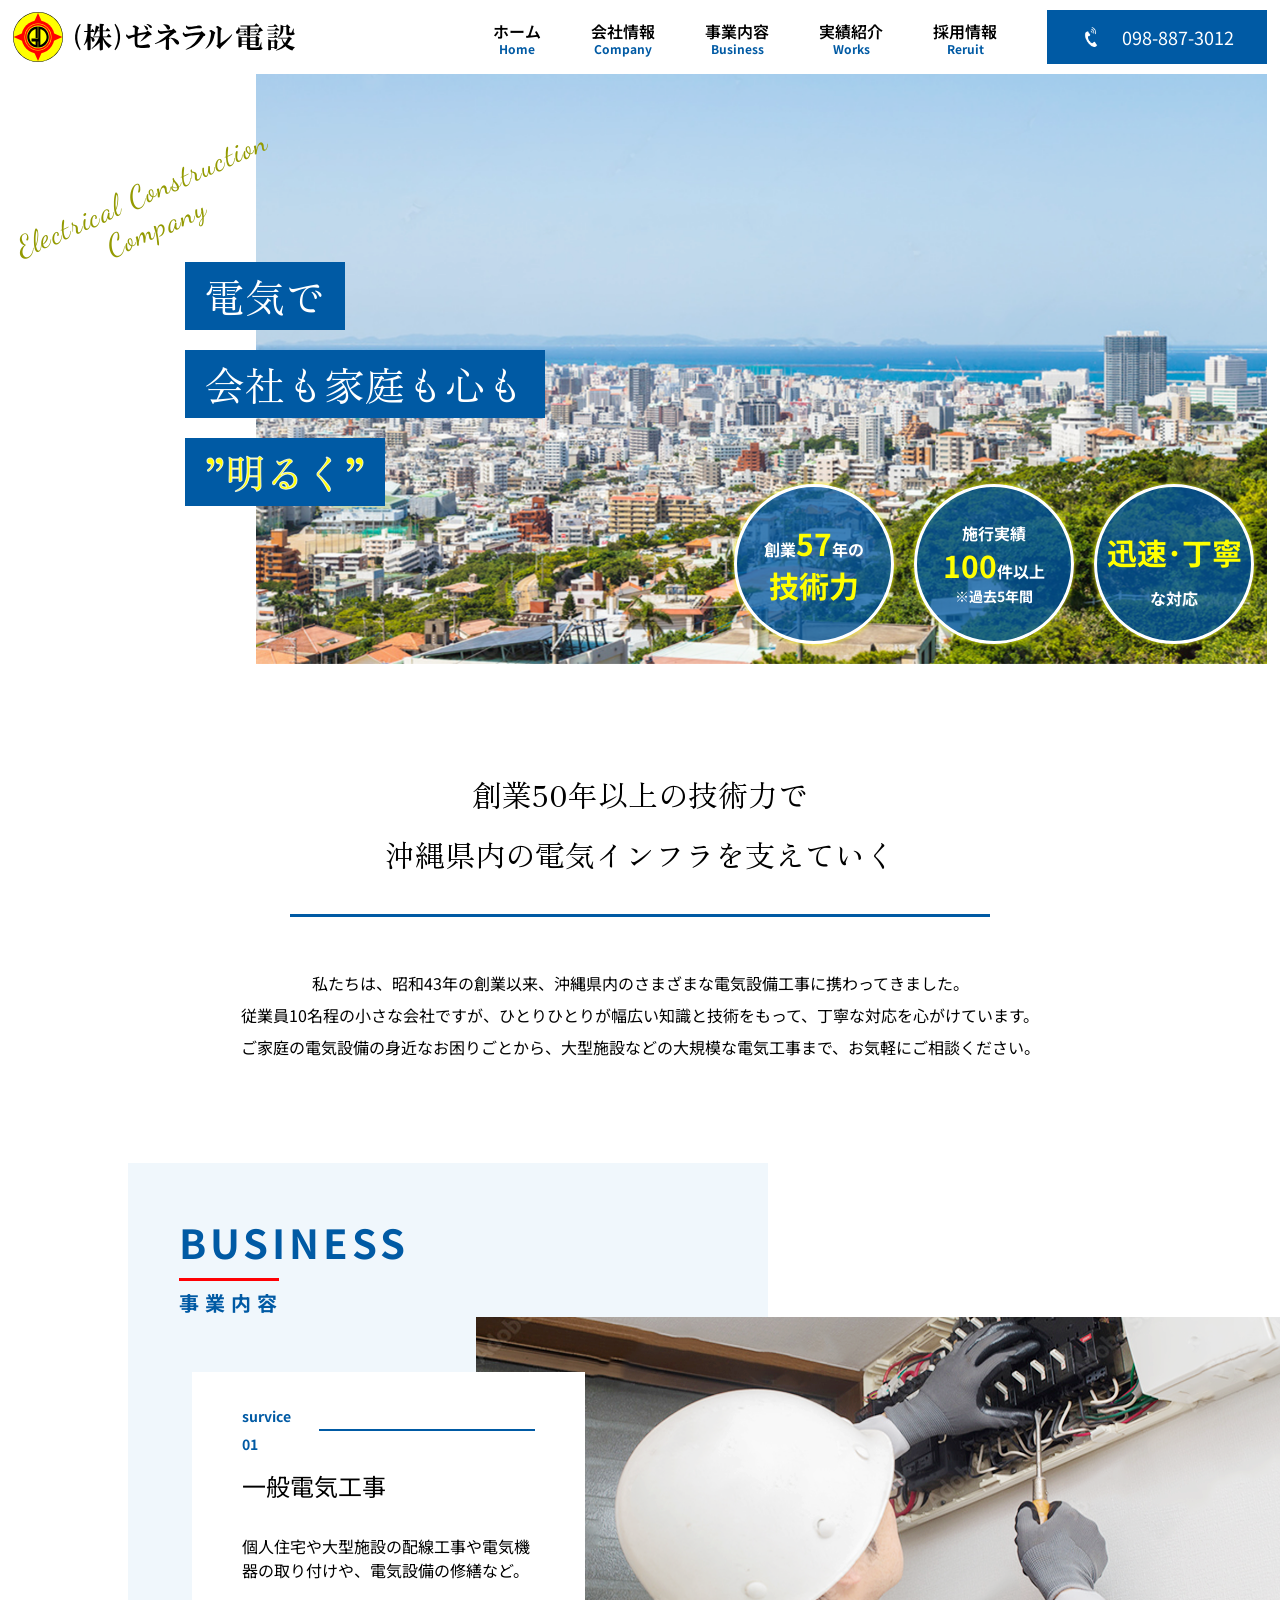
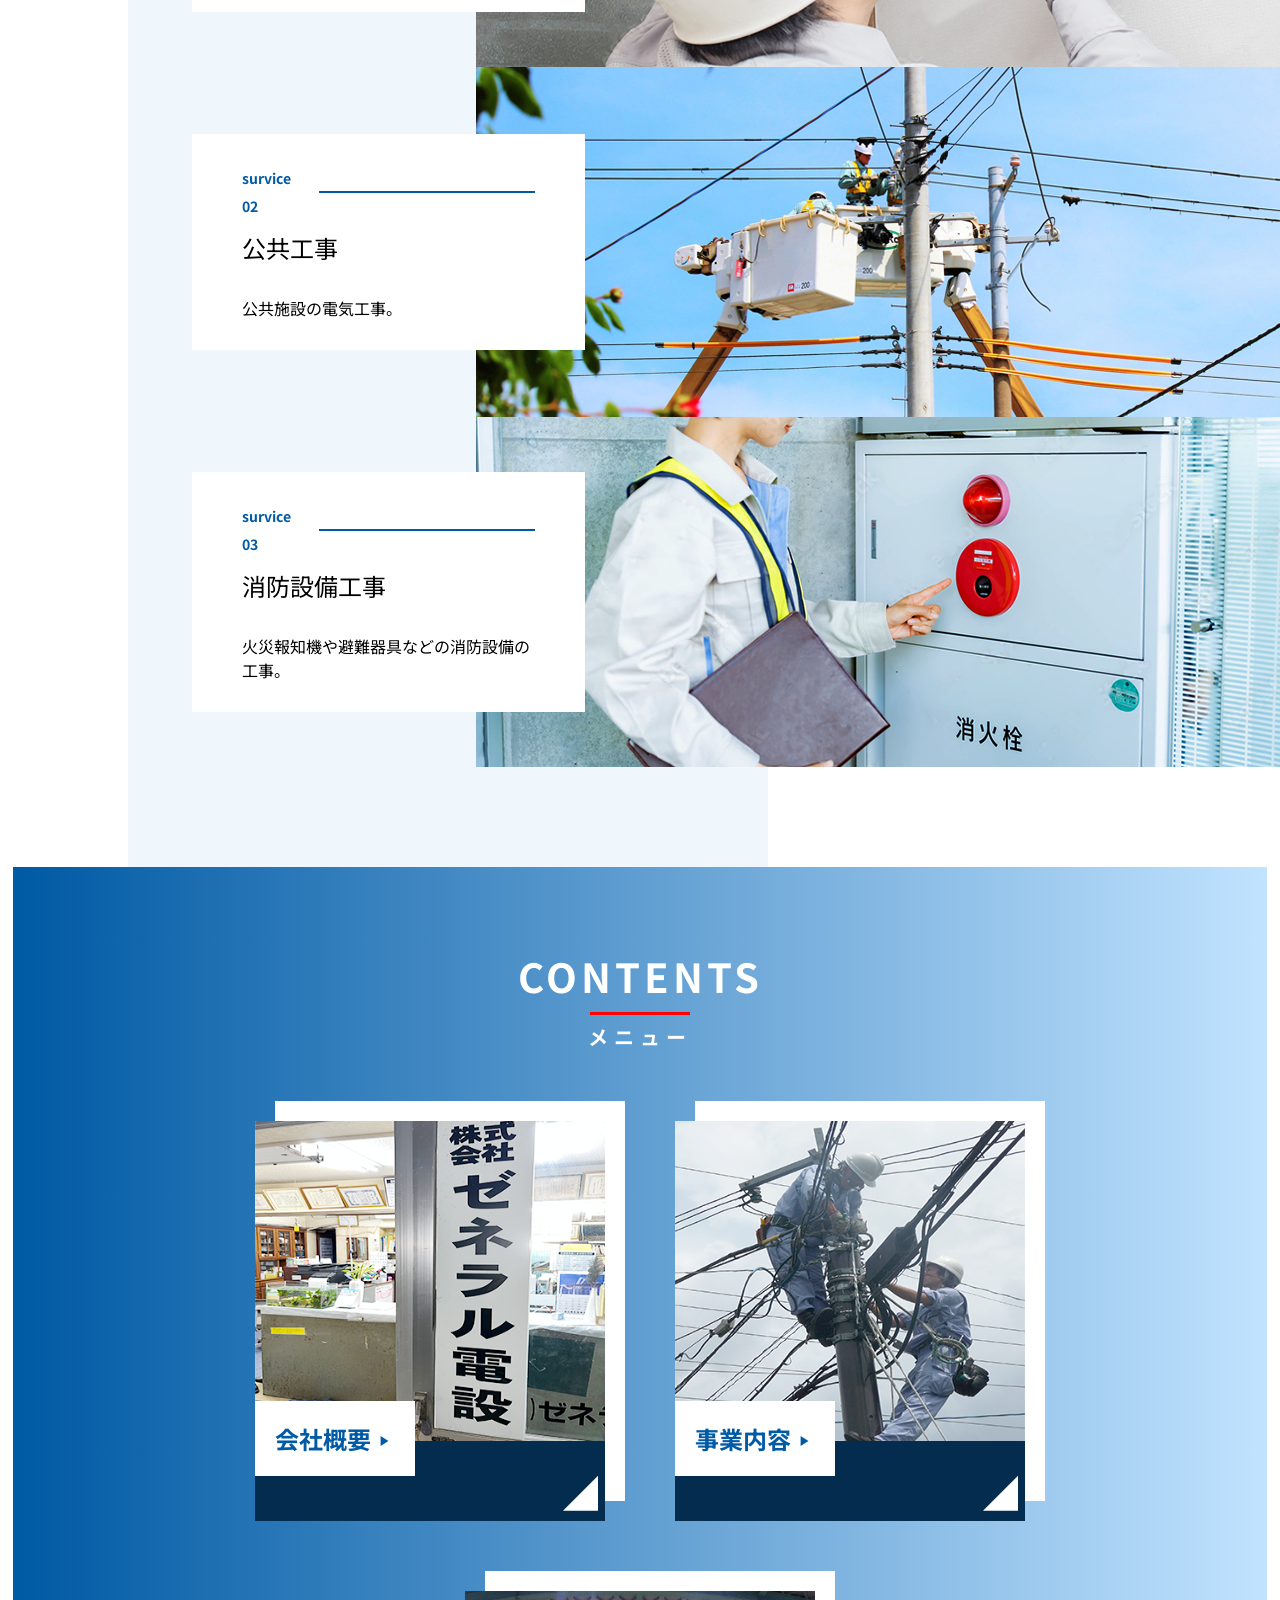
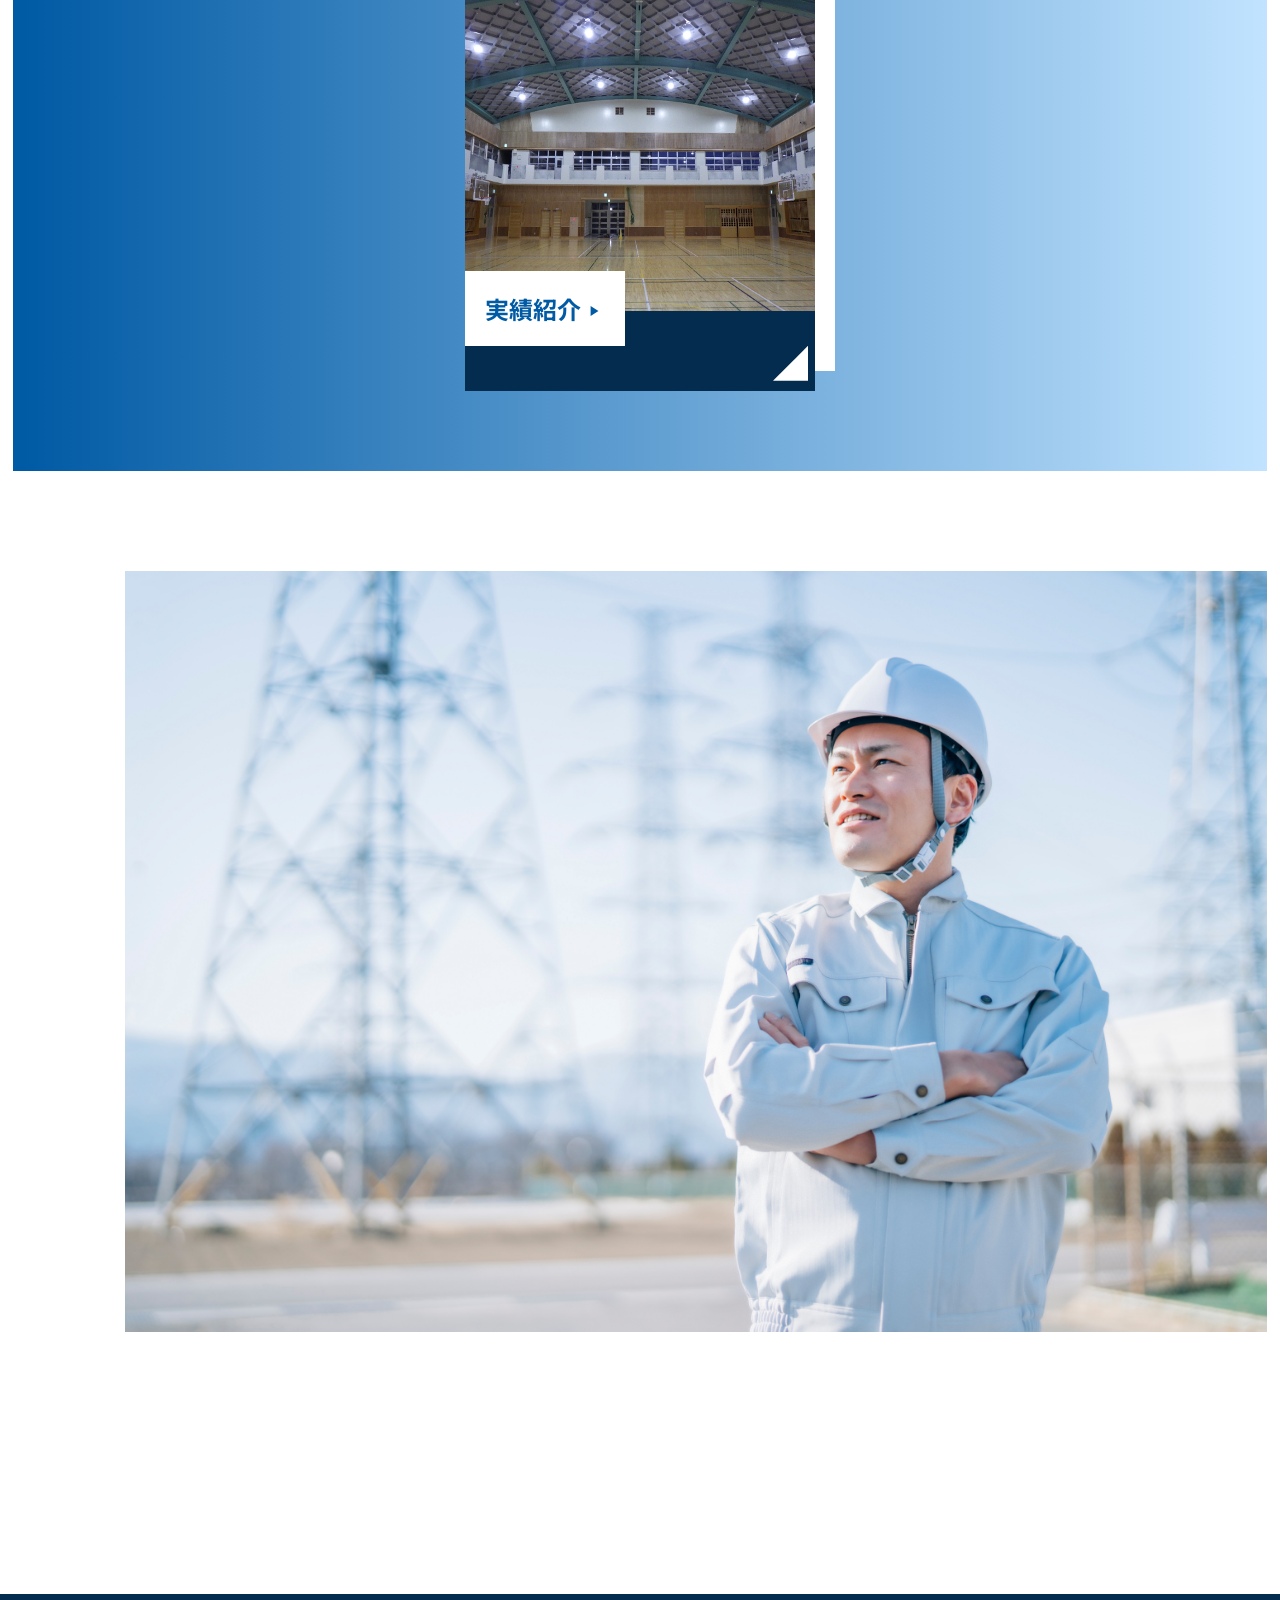
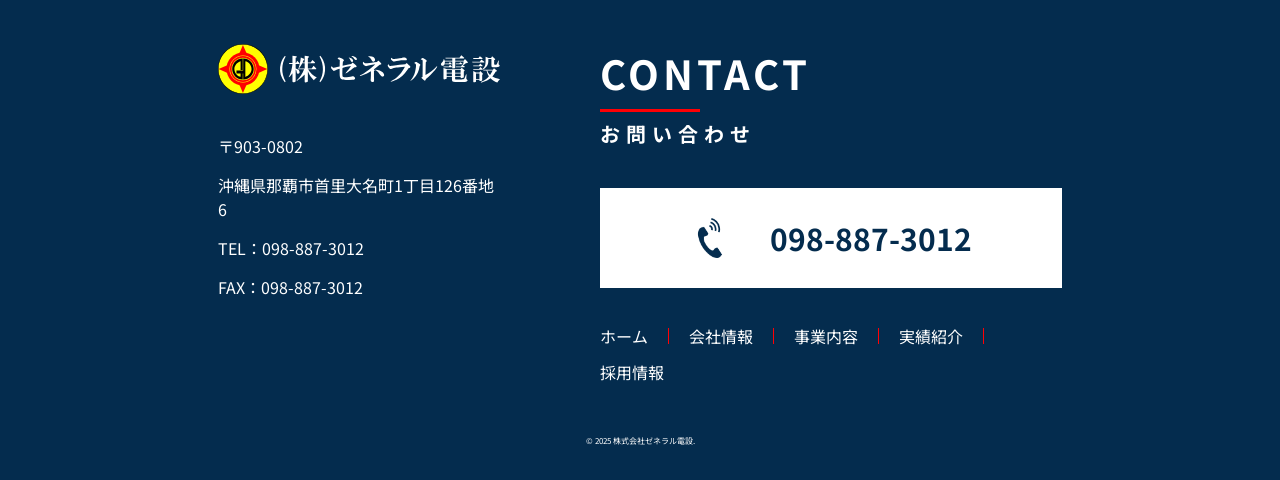
==== index.html @ 1d8cf319 "Add files via upload" ====
<!DOCTYPE html>
<html lang="ja">
<head>
    <meta charset="UTF-8">
    <meta name="viewport" content="width=device-width, initial-scale=1.0">
    <meta name="description" content="沖縄県那覇市首里にある電気工事会社です。一般電気工事、公共工事、消防設備工事など幅広く対応しています。">
    <!-- ogp -->
    <title>（株）ゼネラル電設</title>

    <!-- web font -->
    <link rel="preconnect" href="https://fonts.googleapis.com">
    <link rel="preconnect" href="https://fonts.gstatic.com" crossorigin>
    <link href="https://fonts.googleapis.com/css2?family=Dancing+Script:wght@400..700&family=EB+Garamond:ital,wght@0,400..800;1,400..800&family=Noto+Sans+JP:wght@100..900&family=Zen+Old+Mincho:wght@400;500;600;700;900&display=swap" rel="stylesheet">
    <!-- css -->
    <link rel="stylesheet" href="assets/css/destyle.css">
    <link rel="stylesheet" href="assets/css/style.css">



</head>
<body>
    <div id="container" class="container">
        <header class="header">
            <a href="#"><img class="logo header__logo" src="assets/images/logo__black.svg" alt=""></a>
            <div class="header__right">
                <nav class="nav">
                    <div class="menu__header">
                        <a href="#"><img class="logo nav__logo" src="assets/images/logo__white.svg" alt=""></a>
                        <img class="btn__close" src="assets/images/menu__btn__close.png" alt="">
                    </div>
                    <ul class="nav__list">
                        <li class="nav__item"><a href="#">ホーム<span>Home</span></a></li>
                        <li class="nav__item"><a href="company.html">会社情報<span>Company</span></a></li>
                        <li class="nav__item"><a href="business.html">事業内容<span>Business</span></a></li>
                        <li class="nav__item"><a href="works.html">実績紹介<span>Works</span></a></li>
                        <li class="nav__item"><a href="recruit.html">採用情報<span>Reruit</span></a></li>
                    </ul>
                </nav>
                <!-- openbtn -->
                <img class="btn__open" src="assets/images/menu__btn__open.png" alt="">
                <div class="tel header__tel">
                    <a class="tel__btn" href="tel:098-887-3012">098-887-3012</a>
                </div>
            </div>
        </header>
        <main class="main">
            <article class="article">
                <header class="article__header">
                    <div class="mainVisual">
                        <img class="img mainImg__pc" src="assets/images/main__img__pc.png" alt="">
                        <h1 class="main__title float">
                            <span>電気で</span>
                            <span>会社も家庭も心も</span>
                            <span>”明るく”</span>
                        </h1>
                        <p class="main__subtxt float">Electrical Construction<br>Company</p>
                        <ul class="main__list float">
                            <li class="main__item">創業<span>57</span>年の<br><span>技術力</span></li>
                            <li class="main__item">施行実績<br><span>100</span>件以上<br><div class="remarks">※過去5年間</div></li>
                            <li class="main__item"><span>迅速･丁寧</span><br>な対応</li>
                        </ul>
                    </div>          
                    <div class="lead">
                        <h2 class="lead__title">創業50年以上の技術力で<br>沖縄県内の電気インフラを支えていく</h2>
                        <p class="lead__txt">私たちは、昭和43年の創業以来、沖縄県内のさまざまな電気設備工事に携わってきました。<br>従業員10名程の小さな会社ですが、ひとりひとりが幅広い知識と技術をもって、丁寧な対応を心がけています。<br>ご家庭の電気設備の身近なお困りごとから、大型施設などの大規模な電気工事まで、お気軽にご相談ください。</p>
                    </div>
                </header>
                <section id="business" class="business">
                    <div class="business__container">
                        <h3 class="topic topic--business">BUSINESS<span>事業内容</span></h3>
                        <ul class="business__list">
                            <li class="business__item fadeIn">
                                <a class="business__txtGroup business__txtGroup__01" href="#">
                                    <p class="business__number number__01">survice 01</p>
                                    <p class="business__title">一般電気工事</p>
                                    <p class="business__txt">個人住宅や大型施設の配線工事や電気機器の取り付けや、電気設備の修繕など。</p>
                                </a>
                                <div class="imgBox">
                                    <a href="business.html#business__01"><img class="img business__img business__img__01" src="assets/images/business__img__01.png" alt="一般電気工事"></a>
                                </div>
                            </li>
                            <li class="business__item fadeIn">
                                <a class="business__txtGroup business__txtGroup__02" href="#">
                                    <p class="business__number number__02">survice 02</p>
                                    <p class="business__title">公共工事</p>
                                    <p class="business__txt">公共施設の電気工事。</p>
                                </a>
                                <div class="imgBox">
                                    <a href="business.html#business__02"><img class="img business__img business__img__02" src="assets/images/business__img__02.png" alt="公共工事"></a>
                                </div>
                            </li>
                            <li class="business__item fadeIn">
                                <a class="business__txtGroup business__txtGroup__03" href="#">
                                    <p class="business__number number__03">survice 03</p>
                                    <p class="business__title">消防設備工事</p>
                                    <p class="business__txt">火災報知機や避難器具などの消防設備の工事。</p>
                                </a>
                                <div class="imgBox">
                                    <a href="business.html#business__03"><img class="img business__img business__img__03" src="assets/images/business__img__03.png" alt="一般電気工事"></a>
                                </div>
                            </li>
                        </ul>
                    </div>
                </section>
                <section id="contents" class="contents">
                    <h3 class="topic topic--contents fadeIn">CONTENTS<span>メニュー</span></h3>
                    <ul class="contents__list fadeIn">
                        <li class="contents__item">
                            <a href="会社概要"><img class="img contents__img" src="assets/images/menu__img__01.png" alt="会社概要"></a>
                            <div class="item__bottom">
                                <a href="company.html" class="contents__btn">会社概要</a>
                            </div>
                        </li>
                        <li class="contents__item">
                            <a href="事業内容"><img class="img contents__img" src="assets/images/menu__img__02.png" alt="事業内容"></a>
                            <div class="item__bottom">
                                <a href="business.html" class="contents__btn">事業内容</a>
                            </div>
                        </li>
                        <li class="contents__item">
                            <a href="実績紹介"><img class="img contents__img" src="assets/images/menu__img__03.JPG" alt="実績紹介"></a>
                            <div class="item__bottom">
                                <a href="works.html" class="contents__btn">実績紹介</a>
                            </div>
                        </li>
                    </ul>
                </section>
                <section id="recruit" class="recruit">
                    <img class="img recruit__img__pc" src="assets/images/recruit__img__pc.jpeg" alt="リクルートイメージ画像">
                    <img class="img recruit__img__sp" src="assets/images/recruit__img__sp.png" alt="リクルートイメージ画像">
                    <div class="recruit__content fadeIn">
                        <h3 class="topic topic--recruit">RECRUIT<span>採用情報</span></h3>
                        <div class="recruit__txtGroup">
                            <p class="recruit__lead">一緒に働く仲間を募集しています！</p>
                            <p class="recruit__txt">ゼネラル電設では電気工事士を募集しています。<br>未経験の方でも、先輩従業員が丁寧に指導サポートいたします。<br>ご応募・求人に関する質問など、ぜひお気軽にご連絡ください。</p>
                        </div>
                        <a class="recruit__btn" href="recruit.html">採用情報を見る</a>
                    </div>
                </section>
            </article>
        </main>
        <footer class="footer">
            <div class="footer__group">
                <div class="information">
                    <a href="#"><img class="logo footer__logo" src="assets/images/logo__white.svg" alt=""></a>
                    <ul class="information__list">
                        <li class="information__item">〒903-0802</li>
                        <li class="information__item">沖縄県那覇市首里大名町1丁目126番地6</li>
                        <li class="information__item">TEL：098-887-3012</li>
                        <li class="information__item">FAX：098-887-3012</li>
                    </ul>
                </div>
                <div class="contact">
                    <h3 class="topic topic--contact">CONTACT<span>お問い合わせ</span></h3>
                    <div class="tel footer__tel">
                        <a class="tel__btn" href="tel:098-887-3012">098-887-3012</a>
                    </div>
                    <nav>
                        <ul class="footer__nav">
                            <li class="footer__navItem"><a href="#">ホーム</a></li>
                            <li class="footer__navItem"><a href="company.html">会社情報</a></li>
                            <li class="footer__navItem"><a href="business.html">事業内容</a></li>
                            <li class="footer__navItem"><a href="works.html">実績紹介</a></li>
                            <li class="footer__navItem"><a href="recruit.html">採用情報</a></li>
                        </ul>
                     </nav>
                </div>
            </div>
           <p class="copy"><small>&copy; 2025 株式会社ゼネラル電設.</small></p>
        </footer>
    </div>
    <!-- js -->
     <script src="https://code.jquery.com/jquery-3.7.1.js" integrity="sha256-eKhayi8LEQwp4NKxN+CfCh+3qOVUtJn3QNZ0TciWLP4=" crossorigin="anonymous"></script>
    <script src="assets/js/main.js"></script>
</body>
</html>
---- assets/css/destyle.css ----
/*! destyle.css v4.0.1 | MIT License | https://github.com/nicolas-cusan/destyle.css */

/* Reset box-model and set borders */
/* ============================================ */

*,
::before,
::after {
  box-sizing: border-box;
  border-style: solid;
  border-width: 0;
  min-width: 0;
}

/* Document */
/* ============================================ */

/**
 * 1. Correct the line height in all browsers.
 * 2. Prevent adjustments of font size after orientation changes in iOS.
 * 3. Remove gray overlay on links for iOS.
 */

html {
  line-height: 1.15; /* 1 */
  -webkit-text-size-adjust: 100%; /* 2 */
  -webkit-tap-highlight-color: transparent; /* 3*/
}

/* Sections */
/* ============================================ */

/**
 * Remove the margin in all browsers.
 */

body {
  margin: 0;
}

/**
 * Render the `main` element consistently in IE.
 */

main {
  display: block;
}

/* Vertical rhythm */
/* ============================================ */

p,
table,
blockquote,
address,
pre,
iframe,
form,
figure,
dl {
  margin: 0;
}

/* Headings */
/* ============================================ */

h1,
h2,
h3,
h4,
h5,
h6 {
  font-size: inherit;
  font-weight: inherit;
  margin: 0;
}

/* Lists (enumeration) */
/* ============================================ */

ul,
ol {
  margin: 0;
  padding: 0;
  list-style: none;
}

/* Lists (definition) */
/* ============================================ */

dt {
  font-weight: bold;
}

dd {
  margin-left: 0;
}

/* Grouping content */
/* ============================================ */

/**
 * 1. Add the correct box sizing in Firefox.
 * 2. Show the overflow in Edge and IE.
 */

hr {
  box-sizing: content-box; /* 1 */
  height: 0; /* 1 */
  overflow: visible; /* 2 */
  border-top-width: 1px;
  margin: 0;
  clear: both;
  color: inherit;
}

/**
 * 1. Correct the inheritance and scaling of font size in all browsers.
 * 2. Correct the odd `em` font sizing in all browsers.
 */

pre {
  font-family: monospace, monospace; /* 1 */
  font-size: inherit; /* 2 */
}

address {
  font-style: inherit;
}

/* Text-level semantics */
/* ============================================ */

/**
 * Remove the gray background on active links in IE 10.
 */

a {
  background-color: transparent;
  text-decoration: none;
  color: inherit;
}

/**
 * 1. Remove the bottom border in Chrome 57-
 * 2. Add the correct text decoration in Chrome, Edge, IE, Opera, and Safari.
 */

abbr[title] {
  text-decoration: underline dotted; /* 2 */
}

/**
 * Add the correct font weight in Chrome, Edge, and Safari.
 */

b,
strong {
  font-weight: bolder;
}

/**
 * 1. Correct the inheritance and scaling of font size in all browsers.
 * 2. Correct the odd `em` font sizing in all browsers.
 */

code,
kbd,
samp {
  font-family: monospace, monospace; /* 1 */
  font-size: inherit; /* 2 */
}

/**
 * Add the correct font size in all browsers.
 */

small {
  font-size: 80%;
}

/**
 * Prevent `sub` and `sup` elements from affecting the line height in
 * all browsers.
 */

sub,
sup {
  font-size: 75%;
  line-height: 0;
  position: relative;
  vertical-align: baseline;
}

sub {
  bottom: -0.25em;
}

sup {
  top: -0.5em;
}

/* Replaced content */
/* ============================================ */

/**
 * Prevent vertical alignment issues.
 */

svg,
img,
embed,
object,
iframe {
  vertical-align: bottom;
}

/* Forms */
/* ============================================ */

/**
 * Reset form fields to make them styleable.
 * 1. Make form elements stylable across systems iOS especially.
 * 2. Inherit text-transform from parent.
 */

button,
input,
optgroup,
select,
textarea {
  -webkit-appearance: none; /* 1 */
  appearance: none;
  vertical-align: middle;
  color: inherit;
  font: inherit;
  background: transparent;
  padding: 0;
  margin: 0;
  border-radius: 0;
  text-align: inherit;
  text-transform: inherit; /* 2 */
}

/**
 * Correct cursors for clickable elements.
 */

button,
[type="button"],
[type="reset"],
[type="submit"] {
  cursor: pointer;
}

button:disabled,
[type="button"]:disabled,
[type="reset"]:disabled,
[type="submit"]:disabled {
  cursor: default;
}

/**
 * Improve outlines for Firefox and unify style with input elements & buttons.
 */

:-moz-focusring {
  outline: auto;
}

select:disabled {
  opacity: inherit;
}

/**
 * Remove padding
 */

option {
  padding: 0;
}

/**
 * Reset to invisible
 */

fieldset {
  margin: 0;
  padding: 0;
  min-width: 0;
}

legend {
  padding: 0;
}

/**
 * Add the correct vertical alignment in Chrome, Firefox, and Opera.
 */

progress {
  vertical-align: baseline;
}

/**
 * Remove the default vertical scrollbar in IE 10+.
 */

textarea {
  overflow: auto;
}

/**
 * Correct the cursor style of increment and decrement buttons in Chrome.
 */

[type="number"]::-webkit-inner-spin-button,
[type="number"]::-webkit-outer-spin-button {
  height: auto;
}

/**
 * Correct the outline style in Safari.
 */

[type="search"] {
  outline-offset: -2px; /* 1 */
}

/**
 * Remove the inner padding in Chrome and Safari on macOS.
 */

[type="search"]::-webkit-search-decoration {
  -webkit-appearance: none;
}

/**
 * 1. Correct the inability to style clickable types in iOS and Safari.
 * 2. Fix font inheritance.
 */

::-webkit-file-upload-button {
  -webkit-appearance: button; /* 1 */
  font: inherit; /* 2 */
}

/**
 * Fix appearance for Firefox
 */
[type="number"] {
  -moz-appearance: textfield;
}

/**
 * Clickable labels
 */

label[for] {
  cursor: pointer;
}

/* Interactive */
/* ============================================ */

/*
 * Add the correct display in Edge, IE 10+, and Firefox.
 */

details {
  display: block;
}

/*
 * Add the correct display in all browsers.
 */

summary {
  display: list-item;
}

/*
 * Remove outline for editable content.
 */

[contenteditable]:focus {
  outline: auto;
}

/* Tables */
/* ============================================ */

/**
1. Correct table border color inheritance in all Chrome and Safari.
*/

table {
  border-color: inherit; /* 1 */
  border-collapse: collapse;
}

caption {
  text-align: left;
}

td,
th {
  vertical-align: top;
  padding: 0;
}

th {
  text-align: left;
  font-weight: bold;
}
---- assets/css/style.css ----
@charset "UTF-8";
/*==========================
common
==========================*/
:root {
    --primary-blue:#005AA4;
    --primary-lightBlue:#F0F7FC;
    --primary-darkBlue:#042C4E;
    --primary-white:#FFFFFF;
    --primary-black:#000000;
    --primary-red:#FF0004;
    --primary-yellow:#FF0;
}

html {
    font-size: 62.5%;
}

body {
    font-family:
        'Noto Sans JP',
        sans-serif;
    font-style: normal;
    color: var(--primary-black);
    line-height: 2;
}

img {
    width: 100%;
    overflow: hidden;
}

.container {
    background-color: var(--primary-white);
} 

.topic {
    color: var(--primary-blue);
    text-align: left;
    font-size: 4.0rem;
    font-weight: 700;
    line-height: normal;
    letter-spacing: 4px;
}

.topic span::before {
    content: '';
    display: block;
    width: 100px;
    height: 3px;
    margin: 7px 0;
    background-color: #FF0004;
}

.topic span {
    display: block;
    font-size: 2.0rem;
    letter-spacing: 6px;
}

.tel {
    cursor: pointer;
}

/* common pc */
@media screen and (width<769px) {
    .topic {
        font-size: 2.5rem;
    }

    .topic span::before {
        width: 70px;
    }

    .topic span {
        font-size: 1.4rem;
    }
}


/*==========================
header
==========================*/
.header {
    display: flex;
    justify-content: space-between;
    padding: 10px 1%;
    align-items: center;
}

.logo {
    max-height: 50px;
}

.header__right {
    display: flex;
    justify-content: center;
    align-items: center;
    gap: 50px;
}

.nav__logo {
    display: none;
}

.nav__list {
    display: flex;
    justify-content: center;
    align-items: center;
    gap: 50px;
}

.nav__item {
    color: #000;
    font-size: 1.6rem;
    font-weight: 600;
    line-height: 1.5;
    text-align: center;
    position: relative;
}

.nav__item span {
    display: block;
    color: var(--primary-blue);
    font-size: 1.2rem;
    font-weight: 700;
    line-height: 1;
}

.nav__item::after {
    content: '';
    position: absolute;
    bottom: -4px;
    left: 10%;
    width: 80%;
    height: 2px;
    background: var(--primary-blue);
    transition: all 0.6s;
    transform:  scale(0,1);
    transform-origin: center top;
}

.nav__item:hover::after {
    transform: scale(1,1);
}

.header__tel::before {
    content: '';
    display: block;
    background-image: url(..//images/tel__icon__white.png);
    background-position: center;
    background-size: contain;
    background-repeat: no-repeat;
    width: 21px;
    height: 20px;
    transition: 0.6s;
}

.header__tel {
    display: flex;
    color: var(--primary-white);
    font-size: 1.8rem;
    font-weight: 400;
    line-height: normal;
    background-color: var(--primary-blue);
    border: 1px solid var(--primary-blue);
    min-width: 220px;
    height: 54px;
    align-items: center;
    justify-content: center;
    gap: 20px;
    transition: 0.6s;
}

.header__tel:hover {
    color: var(--primary-blue);
    background-color: var(--primary-white);
}

.header__tel:hover:before {
    background-image: url(..//images/tel__icon__blue.png)
}

.btn__open {
    display: none;
}

.btn__close {
    display: none;
}

/* header sp */

@media screen and (width<1100px) {
    .nav {
        background-color: var(--primary-blue);
        width: 100%;
        height: 100vh;
        position: absolute;
        top: 0;
        left: 0;
        z-index: 1000;
        transform: translateX(-100%);
        transition: 0.6s;
    }

    .open {
        transform: translateX(0);
    }

    .header {
        padding: 0;
    }

    .menu__header {
        display: flex;
        justify-content: space-between;
        align-items: center;
    }

    .nav__logo {
        display: block;
        height: 35px;
        margin: 12px 0 12px 5%;
    }

    .nav__list {
        display: block;
        margin-top: 100px;
    }

    .nav__item,
    .nav__item span {
        color: var(--primary-white);
    }

    .nav__item {
        margin-top: 35px;
    }

    .btn__open {
        display: block;
        max-width: 60px;
    }

    .btn__close {
        display: block;
        max-width: 60px;
    }

    .header__tel {
        display: none;
    }
}
@media screen and (width<769px) {
    .header__logo {
            height: 35px;
            margin: 12px 0 12px 5%;
        }
}


/*==========================
article header
==========================*/
.mainVisual {
    margin: 0 1% 0 20%;
    position: relative;
}

.mainImg__sp {
    display: none;
}

.main__title {
    color: var(--primary-white);
    font-family: "Zen Old Mincho";
    font-size: 4.0rem;
    line-height: normal;
    position: absolute;
    top: 168px;
    left: -7%;
    min-width: 200px;
}

.main__title span {
    display: block;
    background-color: var(--primary-blue);
    width: fit-content;
    padding: 5px 20px;
    margin-top: 20px;
}

.main__title span:nth-child(3) {
    color: #FF0;
    -webkit-text-stroke-width: 1px;
    -webkit-text-stroke-color: rgba(255, 255, 255, 0.80);
}

.main__subtxt {
    color: #939A00;
    text-align: center;
    font-family: "Dancing Script";
    font-size: 3.0rem;
    line-height: normal;
    letter-spacing: 1.5px;
    position: absolute;
    top: 17%;
    left: -24%;
    transform: rotate(-24deg);
}

.main__list {
    display: flex;
    justify-content: center;
    position: absolute;
    bottom: 20px;
    right: 1.3%;
    gap: 20px;
}

/* アニメーション */
.main__title,
.main__subtxt{
    transition: 1.5s;
    opacity: 0;
}

.main__list {
    transition: 3s;
    opacity: 0;
}

.active {
    opacity: 1
}

.main__item {
    color: var(--primary-white);
    text-align: center;
    font-size: 1.6rem;
    font-weight: 700;
    line-height: 1.4;
    width: 160px;
    height: 160px;
    border-radius: 327px;
    border: 3px solid #FFF;
    background: rgba(0, 90, 164, 0.75);
    box-shadow: 0px 0px 5px 0px #FF0;
    padding: 35px 0;
}

.main__item:last-of-type {
    line-height: 2;
}

.main__item span {
    color: #FF0;
    font-size: 3.0rem;
}

.remarks {
    color: var(--primary-white);
    font-size: 1.4rem;
    line-height: 1.5;
}

.lead {
    margin: 100px auto;
}

.lead__title {
    color: var(--primary-black);
    font-family: "Zen Old Mincho";
    font-size: 3.0rem;
    max-width:  700px;
    text-align: center;
    margin: 0 auto;
}

.lead__title::after {
    content: '';
    display: block;
    background-color: var(--primary-blue);
    width: 100%;
    height: 3px;
    margin: 30px auto 0;
}

.lead__txt {
    color: var(--primary-black);
    text-align: center;
    font-size: 1.6rem;
    margin: 50px auto 0;
    max-width: 900px;
}

/* article header */
@media screen and (width < 500px) {
    .main__title {
        font-size: 2.0rem;
        position: absolute;
        top: 50px;
        left: 50%;
        transform: translateX(-50%);
    }

    .main__title span {
        display: block;
        background-color: var(--primary-blue);
        width: fit-content;
        padding: 5px 20px;
        margin: 10px auto;
    }

    .main__subtxt {
        font-size: 1.4rem;
        position: absolute;
        top: 10%;
        left: 5%;
        transform: rotate(-24deg);
    }

    .main__list {
        position: absolute;
        bottom: -50px;
        right: 50%;
        transform: translateX(50%);
        gap: 20px;
    }

    .main__item {
        font-size: 1.4rem;
        width: 100px;
        height: 100px;
        padding: 19px 0;
    }

    .main__item span {
        font-size: 1.8rem;
    }

    .remarks {
        font-size: 1.0rem;
    }
}

@media screen and (width<769px) {
    .mainVisual {
        margin: 0;
    }

    .mainImg__pc {
        height: 435px;
        object-fit: cover;
    }

    .lead {
        padding: 0 4%;
    }

    .lead__title {
        font-size: 2.0rem;
    }

    .lead__txt {
        font-size: 1.4rem;
        margin: 30px auto 0;
    }

    .lead__title::after {
        margin: 10px auto 0;
    }
}

@media screen and (500px< width <1100px) {
    .mainVisual {
        margin: 0;
    }

    .mainImg__pc {
        object-fit: cover;
        min-height: 500px   ;
    }

    .main__title {
        position: absolute;
        top: 50px;
        left: 50%;
        transform: translateX(-50%);
        width: fit-content;
    }

    .main__title span {
        display: block;
        width: fit-content;
        margin: 10px auto;
    }

    .main__subtxt {
        position: absolute;
        top: 10%;
        left: 0;
        right: 60%;
        transform: rotate(-24deg);
    }

    .main__list {
        position: absolute;
        bottom: -50px;
        right: 50%;
        transform: translateX(50%);
        gap: 20px;
    }
}

/*==========================
business
==========================*/
.business {
    position: relative;
    padding: 50px 0 100px;
}

.business::before {
    content: '';
    display: block;
    background-color: var(--primary-lightBlue);
    width: 50%;
    height: 100%;
    position: absolute;
    top: 0;
    left: 10%;
    z-index: 0;
}

.topic--business {
    position: relative;
    margin-left: 14%;
    z-index: 10;
}

.business__item {
    display: flex;
    justify-content: flex-end;
    align-items: center;
    position: relative;
    overflow: hidden;
    margin-left: 15%;
}

/* アニメーション */
.business__item {
    transition: 1.5s;
    opacity: 0;
}

.active {
    opacity: 1
}

.business__txtGroup {
    display: block;
    padding: 30px 50px;
    width: 428px;
    background-color: var(--primary-white);
    transition: 0.6s;
    z-index: 100;
    margin-right: -10%;
    z-index: 1;
    position: relative;
}

.business__txtGroup::before {
    background: var(--primary-blue);
    position: absolute;
    top: 0;
    left: 0;
    content: '';
    width: 100%;
    height: 100%;
    transform: scale(0, 1);
    transform-origin: left top;
    transition: .5s cubic-bezier(0.45, 0, 0.55, 1);
    z-index: -1;
}

.business__txtGroup:hover {
  color: #fff;
}

.business__txtGroup:hover .business__number::after {
  background-color: var(--primary-white);
}


.business__txtGroup:hover::before {
  transform: scale(1, 1);
}


.business__number {
    display: flex;
    justify-content: space-between;
    align-items: center;
    gap: 10px;
    color: var(--primary-blue);
    font-size: 1.4rem;
    font-weight: 700;
    transition: 0.6s;
}

.hover {
    color: #FFF;
}

.business__number::after {
    display: block;
    content: '';
    background-color: var(--primary-blue);
    width: 75%;
    height: 2px;
    transition: 0.6s;
}

.hover__color {
    color: var(--primary-blue);
}

.business__title {
    font-size: 2.4rem;
    line-height: 1.5;
    margin-top: 10px;
}

.business__txt {
    font-size: 1.6rem;
    line-height: 1.5;
    margin-top: 30px;
}

.imgBox {
    max-width: 878px;
    height: 350px;
    transition: 0.6s;
    width: fit-content;
    overflow: hidden;
}

.business__img {
    height: 100%;
    object-fit: cover;
    transition-duration: .5s;
    position: relative;
    z-index: 0;
}

.business__img::before {
    content: '';
    background-color: rgba(60, 60, 60, 1);
    position: absolute;
    top: 0;
    left: 0;
    width: 100%;
    z-index: 1;
}

.business__img:hover,
.imgZoom {
    transform: scale(1.2);
}

/* business pc */
@media screen and (width<769px) {
    .business {
        padding: 50px 4% 50px;
    }

    .business::before {
        width: 73%;
        height: 100%;
        left: 0%;
    }

    .topic--business {
        margin-left: 0;
    }

    .business__list {
        margin-top: 30px;
    }

    .business__item {
        flex-direction: column-reverse;
        justify-content: center;
        align-items: start;
        height: auto;
        position: relative;
        margin-left: 0;
        margin-top: 50px;
    }

    .business__number::after {
        width: 65%;
    }

    .business__txtGroup {
        padding: 20px;
        min-width: 300px;
        height: max-content;
        margin-top: -30px;
        margin-right: 45px;
        width: auto;
        max-width: 300px;
    }

    .business__title {
        font-size: 2.0rem;
    }

    .business__txt {
        font-size: 1.4rem;
    }

    .imgBox {
        max-height: 262px;
    }


}

/*==========================
contebts
==========================*/
.contents {
    background: linear-gradient(90deg, #005AA4 0.7%, #C1E3FF 100%);
    padding: 80px 4%;
    margin: 0 1%;
}

.topic--contents {
    color: var(--primary-white);
    text-align: center;
    margin: 0 auto; 
}

.topic--contents span::before{
    margin: 7px auto;
}

.contents__list {
    display: flex;
    margin-top: 70px;
    justify-content: center;
    align-items: center;
    flex-wrap: wrap;
    gap: 70px;
    height: auto;
}

.contents__item {
    width: 350px;
    position: relative;
    z-index: 100;
}

.contents__item::after {
    content: '';
    display: block;
    background-color: var(--primary-white);
    width: 350px;
    height: 400px;
    position: absolute;
    top: -20px;
    right: -20px;
    z-index: -10;
}

.contents__img {
    height: 320px;
}

.item__bottom {
    background-color: var(--primary-darkBlue);
    height: 80px;
    position: relative;
}

.item__bottom::after {
    content: '';
    position: absolute;
    bottom: 10px;
    right: 7px;
    width: 35px;
    height: 35px;
    clip-path: polygon(100% 0, 100% 100%, 0 100%);
    background-color: var(--primary-white);
}

.contents__btn{
    display: flex;
    background-color: var(--primary-white);
    color: var(--primary-blue);
    font-size: 2.4rem;
    font-weight: 700;
    line-height: normal;
    padding: 20px;
    max-width: 175px;
    align-items: center;
    position: relative;
    position: absolute;
    top: -50%;
    transition: 0.6s;
    z-index: 1;
}

.contents__btn::after {
    content: '';
    display: inline-block;
    background-image: url(..//images/bnt__arrow.svg);
    background-position: center;
    background-size: contain;
    background-repeat: no-repeat;
    width: 24px;
    height: 24px;
    margin-top: 5px;
    transition: 0.6s;
}

/* アニメーション */
.topic--contents,
.contents__list {
    transition: 1.5s;
    opacity: 0;
}

.active {
    opacity: 1
}

.contents__btn::before {
    background: var(--primary-blue);
    position: absolute;
    top: 0;
    left: 0;
    content: '';
    width: 100%;
    height: 100%;
    transform: scale(0, 1);
    transform-origin: left top;
    transition: .5s cubic-bezier(0.45, 0, 0.55, 1);
    z-index: -1;
}

.contents__btn:hover {
  color: #fff;
}

.contents__btn:hover::before {
  transform: scale(1, 1);
}
 

.contents__btn:hover:after {
    background-image: url(..//images/btn__arrow__white.svg);
}

/* contents pc */
@media screen and (width<769px) {
    
}

/*==========================
recruit
==========================*/
.recruit {
    margin: 100px 1% 100px;
    position: relative;
}

.recruit__img__pc {
    display: block;
    max-width: 1142px;
    height: auto;
    margin: 0 0 0 auto;
}

.recruit__img__sp {
    display: none;
}

.recruit__content {
    background: rgba(0, 90, 164, 0.80);
    padding: 40px 100px;
    max-width: 700px;
    color: var(--primary-white);
    margin: -320px 0 0 115px;
    z-index: 100;
    position: relative;
}

.topic--recruit {
    color: var(--primary-white);
}

.recruit__lead {
    font-size: 2.4rem;
    line-height: 1.5;
    margin-top: 40px;
}

.recruit__txt {
    font-size: 1.6rem;
    line-height: 1.5;
    margin-top: 20px;
}

.recruit__btn {
    display: block;
    background-color: #2EB604;
    border: 1px solid #2EB604;
    font-size: 2.4rem;
    font-weight: 700;
    margin-top: 40px;
    text-align: center;
    padding: 20px 0;
    position: relative;
    transition: 0.6s;
}

.recruit__btn::before {
    content: '';
    background-image: url(..//images/btn__arrow__white.svg);
    background-position: center;
    background-size: contain;
    background-repeat: no-repeat;
    width: 24px;
    height: 24px;
    position: absolute;
    top: 33px;
    right: 80px;
    transition: 0.6s;
}

.recruit__btn:hover {
    background-color: var(--primary-white);
    color: #2EB604;
}

.recruit__btn:hover::before {
    background-image: url(..//images/arrow__green.svg);
}

/* アニメーション */
.recruit__content {
    transition: 1.5s;
    opacity: 0;
}

.active {
    opacity: 1
}

@media screen and (width<769px) {
    .recruit__img__pc {
        display: none;
    }

    .recruit__img__sp {
        display: block;
        max-height: 575px;
    }

    .recruit {
        margin: 0;
    }

    .recruit__content {
        padding: 20px 8%;
        max-width: 360px;
        margin: -250px 0 0 0 ;
    }

    .recruit__lead {
        font-size: 1.8rem;
    }

    .recruit__txt {
        font-size: 1.4rem;
    }

    .recruit__btn {
        font-size: 2.0rem;
    }
}

/*==========================
footer
==========================*/
.footer {
    padding: 50px 17% 30px;
    background-color: var(--primary-darkBlue);
    color: var(--primary-white);
}

.footer__group {
    display: flex;
    justify-content: space-between;
    align-items: start;
    gap: 100px;
}

.footer__logo {
    height: 50px;
}

.information__list {
    margin-top: 40px;
}

.information__item {
    font-size: 1.6rem;
    line-height: normal;
    margin-top: 15px;
}

.topic--contact {
    color: var(--primary-white);
}

.footer__nav {
    display: flex;
    flex-wrap: wrap;
    gap: 20px 0;
}

.footer__navItem {
    font-size: 1.6rem;
    font-weight: 400;
    line-height: 1;
    display: flex; 
    align-items: center;
}

.footer__navItem::after {
    content: '';
    display: block;
    background-color: var(--primary-red);
    width: 1px;
    height: 16px;
    margin: 0 20px;
}

.footer__navItem:last-child:after {
    content: none;
}

.footer__tel {
    display: flex;
    color: var(--primary-darkBlue);
    font-size: 3rem;
    font-weight: 700;
    line-height: normal;
    background-color: var(--primary-white);
    max-width: 462px;
    height: 100px;
    align-items: center;
    justify-content: center;
    gap: 40px;
    margin: 40px 0;
    transition: 0.6s;
}

.footer__tel::before {
    content: '';
    display: block;
    background-image: url(..//images/tel__icon__darkblue.png);
    background-position: center;
    background-size: contain;
    background-repeat: no-repeat;
    width: 40px;
    height: 41px;
    transition: 0.6s;
}

.footer__tel:hover {
    color: var(--primary-white);
    background-color: gray;
}

.footer__tel:hover::before {
    background-image: url(..//images/tel__icon__white.png);
}

.copy {
    text-align: center;
    margin-top: 50px;
}
/* footer sp */
@media screen and (769px<= width <1100px){  
    .footer__tel {
        min-width: 330px;
    }
}

@media screen and (width<769px) {
    .footer {
        padding: 50px 10% 30px;
    }

    .footer__group {
        display: block;
    }

    .information a {
        display: block;
        width: fit-content;
    }

    .footer__logo {
        height: 30px;
    }

    .information__list {
        margin-top: 20px;
    }

    .information__item {
        font-size: 1.4rem;
    }

    .contact {
        margin-top: 50px;
    }

    .footer__tel {
        font-size: 2rem;
        max-width: 300px;
        height: 60px;
        gap: 20px;
        margin: 20px 0;
    }

    .footer__tel::before {
        width: 28px;
        height: 29px;
    }

    .footer__nav {
        margin-top: 20px;
    }
}
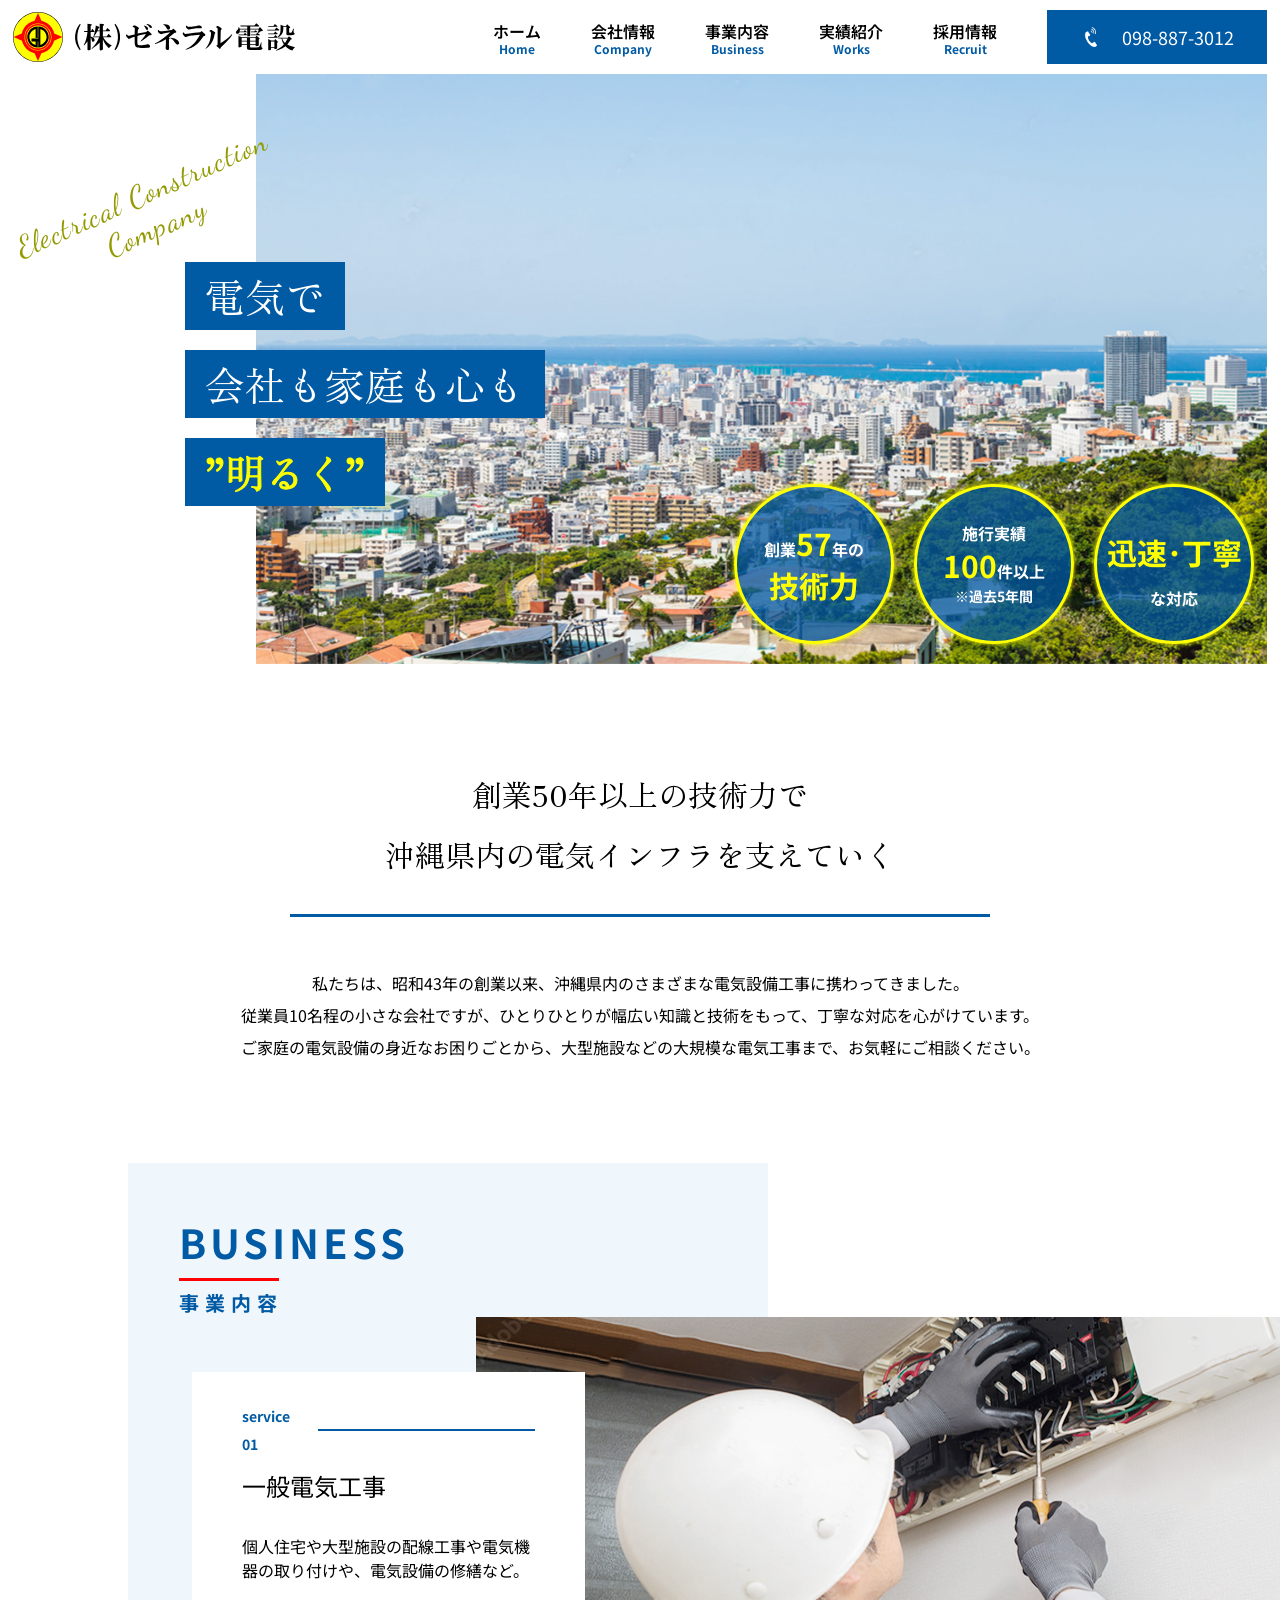
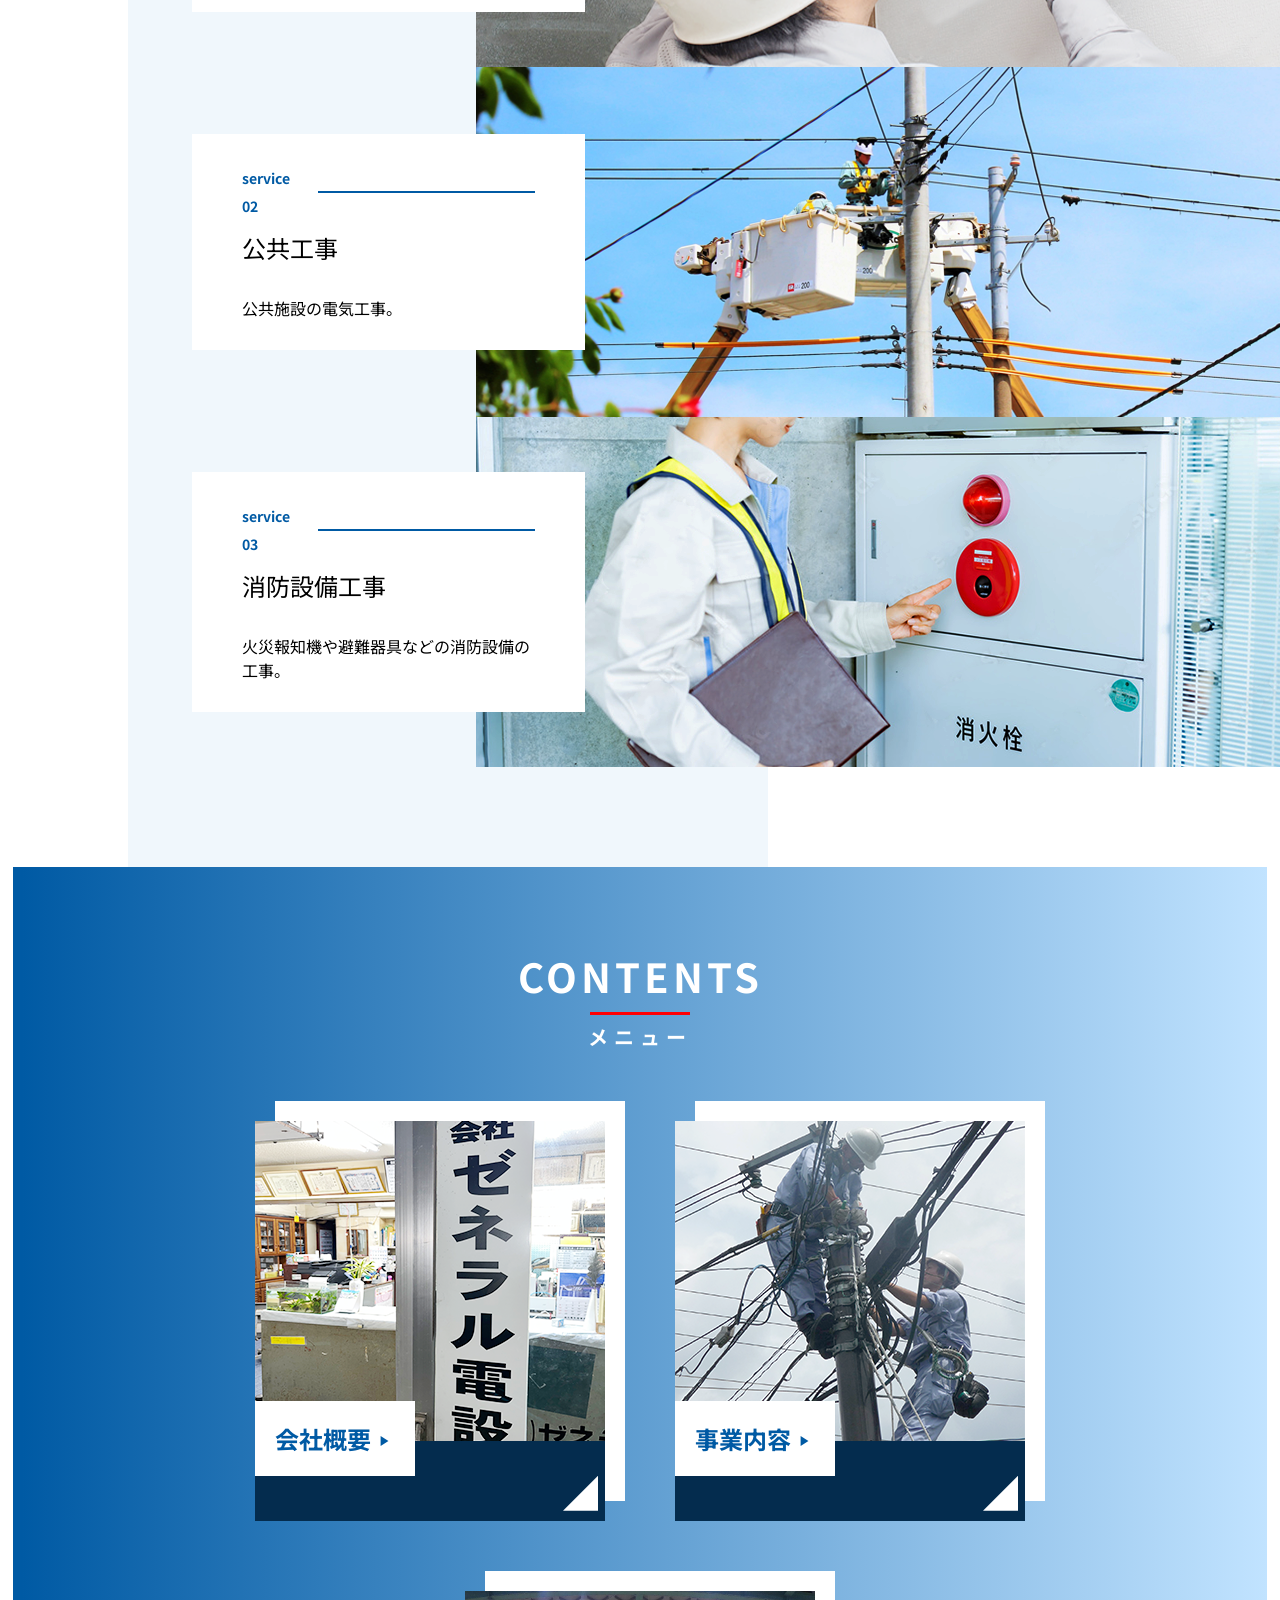
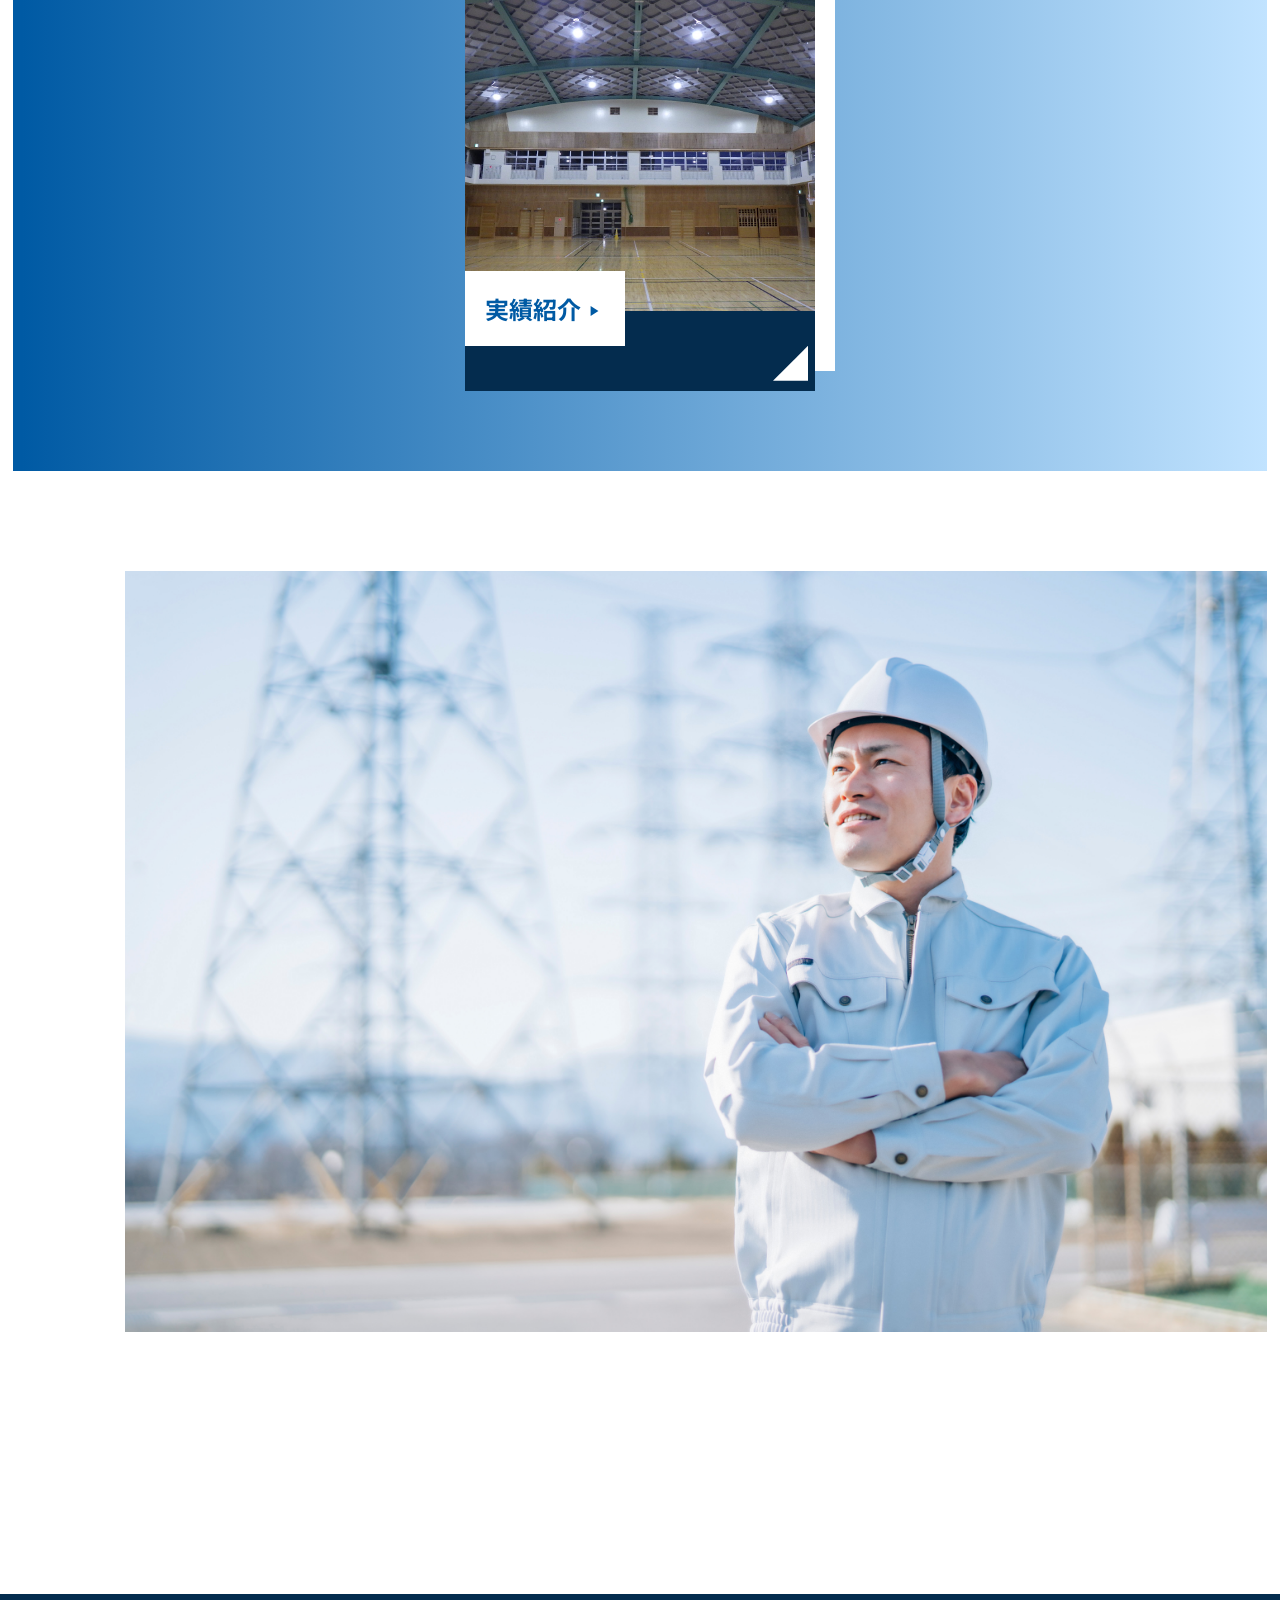
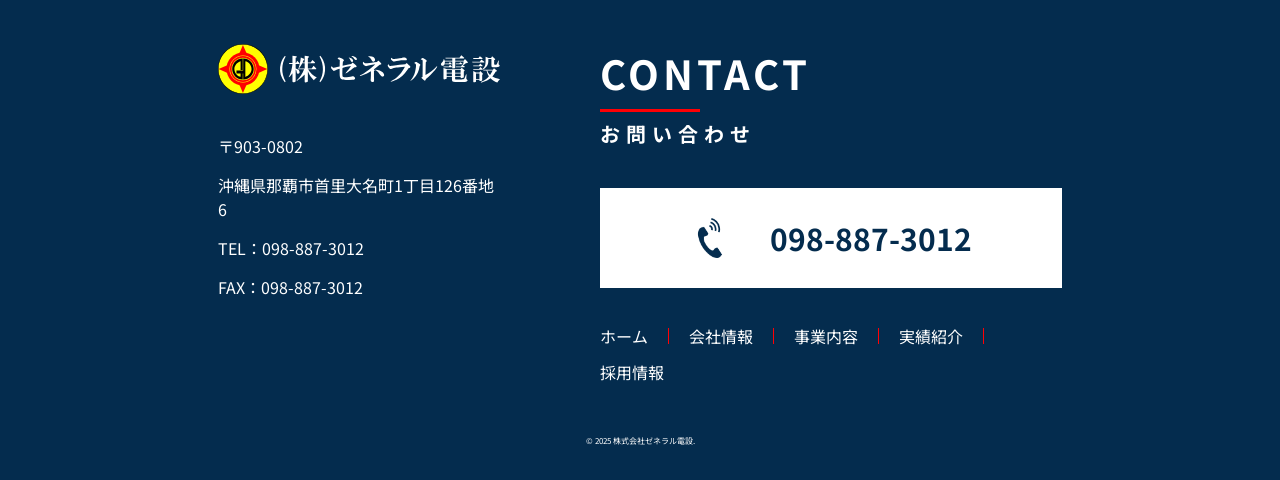
==== commit a509f5e5: "スタイル、アニメーション等の修正" ====
--- a/index.html
+++ b/index.html
@@ -14,18 +14,15 @@
     <!-- css -->
     <link rel="stylesheet" href="assets/css/destyle.css">
     <link rel="stylesheet" href="assets/css/style.css">
-
-
-
 </head>
 <body>
     <div id="container" class="container">
         <header class="header">
-            <a href="#"><img class="logo header__logo" src="assets/images/logo__black.svg" alt=""></a>
+            <a href="#"><img class="logo header__logo" src="assets/images/logo__black.svg" alt="ゼネラル電設　トップページ"></a>
             <div class="header__right">
                 <nav class="nav">
                     <div class="menu__header">
-                        <a href="#"><img class="logo nav__logo" src="assets/images/logo__white.svg" alt=""></a>
+                        <a href="#"><img class="logo nav__logo" src="assets/images/logo__white.svg" alt="ゼネラル電設　トップページ"></a>
                         <img class="btn__close" src="assets/images/menu__btn__close.png" alt="">
                     </div>
                     <ul class="nav__list">
@@ -33,7 +30,7 @@
                         <li class="nav__item"><a href="company.html">会社情報<span>Company</span></a></li>
                         <li class="nav__item"><a href="business.html">事業内容<span>Business</span></a></li>
                         <li class="nav__item"><a href="works.html">実績紹介<span>Works</span></a></li>
-                        <li class="nav__item"><a href="recruit.html">採用情報<span>Reruit</span></a></li>
+                        <li class="nav__item"><a href="recruit.html">採用情報<span>Recruit</span></a></li>
                     </ul>
                 </nav>
                 <!-- openbtn -->
@@ -59,7 +56,7 @@
                             <li class="main__item">施行実績<br><span>100</span>件以上<br><div class="remarks">※過去5年間</div></li>
                             <li class="main__item"><span>迅速･丁寧</span><br>な対応</li>
                         </ul>
-                    </div>          
+                    </div>
                     <div class="lead">
                         <h2 class="lead__title">創業50年以上の技術力で<br>沖縄県内の電気インフラを支えていく</h2>
                         <p class="lead__txt">私たちは、昭和43年の創業以来、沖縄県内のさまざまな電気設備工事に携わってきました。<br>従業員10名程の小さな会社ですが、ひとりひとりが幅広い知識と技術をもって、丁寧な対応を心がけています。<br>ご家庭の電気設備の身近なお困りごとから、大型施設などの大規模な電気工事まで、お気軽にご相談ください。</p>
@@ -71,7 +68,7 @@
                         <ul class="business__list">
                             <li class="business__item fadeIn">
                                 <a class="business__txtGroup business__txtGroup__01" href="#">
-                                    <p class="business__number number__01">survice 01</p>
+                                    <p class="business__number number__01">service 01</p>
                                     <p class="business__title">一般電気工事</p>
                                     <p class="business__txt">個人住宅や大型施設の配線工事や電気機器の取り付けや、電気設備の修繕など。</p>
                                 </a>
@@ -81,7 +78,7 @@
                             </li>
                             <li class="business__item fadeIn">
                                 <a class="business__txtGroup business__txtGroup__02" href="#">
-                                    <p class="business__number number__02">survice 02</p>
+                                    <p class="business__number number__02">service 02</p>
                                     <p class="business__title">公共工事</p>
                                     <p class="business__txt">公共施設の電気工事。</p>
                                 </a>
@@ -91,7 +88,7 @@
                             </li>
                             <li class="business__item fadeIn">
                                 <a class="business__txtGroup business__txtGroup__03" href="#">
-                                    <p class="business__number number__03">survice 03</p>
+                                    <p class="business__number number__03">service 03</p>
                                     <p class="business__title">消防設備工事</p>
                                     <p class="business__txt">火災報知機や避難器具などの消防設備の工事。</p>
                                 </a>
@@ -106,22 +103,34 @@
                     <h3 class="topic topic--contents fadeIn">CONTENTS<span>メニュー</span></h3>
                     <ul class="contents__list fadeIn">
                         <li class="contents__item">
-                            <a href="会社概要"><img class="img contents__img" src="assets/images/menu__img__01.png" alt="会社概要"></a>
-                            <div class="item__bottom">
-                                <a href="company.html" class="contents__btn">会社概要</a>
-                            </div>
+                            <a href="company.html">
+                                <div  class="contents__imgBox">
+                                    <img class="img contents__img" src="assets/images/menu__img__01.png" alt="会社概要">
+                                </div>
+                                <div class="item__bottom">
+                                    <div class="contents__btn">会社概要</div>
+                                </div>
+                            </a>
                         </li>
                         <li class="contents__item">
-                            <a href="事業内容"><img class="img contents__img" src="assets/images/menu__img__02.png" alt="事業内容"></a>
-                            <div class="item__bottom">
-                                <a href="business.html" class="contents__btn">事業内容</a>
-                            </div>
+                            <a href="business.html">
+                                <div  class="contents__imgBox">
+                                    <img class="img contents__img" src="assets/images/menu__img__02.png" alt="事業内容">
+                                </div>
+                                <div class="item__bottom">
+                                    <div class="contents__btn">事業内容</div>
+                                </div>
+                            </a>
                         </li>
                         <li class="contents__item">
-                            <a href="実績紹介"><img class="img contents__img" src="assets/images/menu__img__03.JPG" alt="実績紹介"></a>
-                            <div class="item__bottom">
-                                <a href="works.html" class="contents__btn">実績紹介</a>
-                            </div>
+                            <a href="works.html">
+                                <div  class="contents__imgBox">
+                                    <img class="img contents__img" src="assets/images/menu__img__03.JPG" alt="実績紹介">
+                                </div>
+                                <div class="item__bottom">
+                                    <div class="contents__btn">実績紹介</div>
+                                </div>
+                            </a>
                         </li>
                     </ul>
                 </section>
@@ -142,7 +151,7 @@
         <footer class="footer">
             <div class="footer__group">
                 <div class="information">
-                    <a href="#"><img class="logo footer__logo" src="assets/images/logo__white.svg" alt=""></a>
+                    <a href="#"><img class="logo footer__logo" src="assets/images/logo__white.svg" alt="ゼネラル電設　トップページ"></a>
                     <ul class="information__list">
                         <li class="information__item">〒903-0802</li>
                         <li class="information__item">沖縄県那覇市首里大名町1丁目126番地6</li>
@@ -163,14 +172,14 @@
                             <li class="footer__navItem"><a href="works.html">実績紹介</a></li>
                             <li class="footer__navItem"><a href="recruit.html">採用情報</a></li>
                         </ul>
-                     </nav>
+                    </nav>
                 </div>
             </div>
-           <p class="copy"><small>&copy; 2025 株式会社ゼネラル電設.</small></p>
+            <p class="copy"><small>&copy; 2025 株式会社ゼネラル電設.</small></p>
         </footer>
     </div>
     <!-- js -->
-     <script src="https://code.jquery.com/jquery-3.7.1.js" integrity="sha256-eKhayi8LEQwp4NKxN+CfCh+3qOVUtJn3QNZ0TciWLP4=" crossorigin="anonymous"></script>
+    <script src="https://code.jquery.com/jquery-3.7.1.js" integrity="sha256-eKhayi8LEQwp4NKxN+CfCh+3qOVUtJn3QNZ0TciWLP4=" crossorigin="anonymous"></script>
     <script src="assets/js/main.js"></script>
 </body>
 </html>
--- a/assets/css/style.css
+++ b/assets/css/style.css
@@ -294,7 +294,6 @@
 .main__title span:nth-child(3) {
     color: #FF0;
     -webkit-text-stroke-width: 1px;
-    -webkit-text-stroke-color: rgba(255, 255, 255, 0.80);
 }
 
 .main__subtxt {
@@ -344,7 +343,7 @@
     width: 160px;
     height: 160px;
     border-radius: 327px;
-    border: 3px solid #FFF;
+    border: 3px solid #FF0;
     background: rgba(0, 90, 164, 0.75);
     box-shadow: 0px 0px 5px 0px #FF0;
     padding: 35px 0;
@@ -585,20 +584,6 @@
     z-index: -1;
 }
 
-.business__txtGroup:hover {
-  color: #fff;
-}
-
-.business__txtGroup:hover .business__number::after {
-  background-color: var(--primary-white);
-}
-
-
-.business__txtGroup:hover::before {
-  transform: scale(1, 1);
-}
-
-
 .business__number {
     display: flex;
     justify-content: space-between;
@@ -610,10 +595,6 @@
     transition: 0.6s;
 }
 
-.hover {
-    color: #FFF;
-}
-
 .business__number::after {
     display: block;
     content: '';
@@ -621,10 +602,6 @@
     width: 75%;
     height: 2px;
     transition: 0.6s;
-}
-
-.hover__color {
-    color: var(--primary-blue);
 }
 
 .business__title {
@@ -665,8 +642,24 @@
     z-index: 1;
 }
 
-.business__img:hover,
-.imgZoom {
+/* テキストと番号の文字色を変更 */
+.business__item:hover .business__txtGroup,
+.business__item:hover .business__number {
+    color: #FFF;
+}
+
+/* 番号の横線を白色に変更 */
+.business__item:hover .business__number::after {
+    background-color: var(--primary-white);
+}
+
+/* テキスト背景のアニメーション */
+.business__item:hover .business__txtGroup::before {
+    transform: scale(1, 1);
+}
+
+/* 画像を拡大 */
+.business__item:hover .business__img {
     transform: scale(1.2);
 }
 
@@ -725,12 +718,10 @@
     .imgBox {
         max-height: 262px;
     }
-
-
 }
 
 /*==========================
-contebts
+contents
 ==========================*/
 .contents {
     background: linear-gradient(90deg, #005AA4 0.7%, #C1E3FF 100%);
@@ -741,7 +732,7 @@
 .topic--contents {
     color: var(--primary-white);
     text-align: center;
-    margin: 0 auto; 
+    margin: 0 auto;
 }
 
 .topic--contents span::before{
@@ -776,8 +767,22 @@
     z-index: -10;
 }
 
+.contents__imgBox {
+    max-width: 350px;
+    width: 100%;
+    height: 320px;
+    transition: 0.6s;
+    overflow: hidden;
+}
+
 .contents__img {
-    height: 320px;
+    display: block;
+    width: 100%;
+    height: 100%;
+    object-fit: cover;
+    transition-duration: .5s;
+    position: relative;
+    z-index: 0;
 }
 
 .item__bottom {
@@ -852,22 +857,20 @@
     z-index: -1;
 }
 
-.contents__btn:hover {
-  color: #fff;
-}
-
-.contents__btn:hover::before {
-  transform: scale(1, 1);
-}
- 
-
-.contents__btn:hover:after {
+.contents__item:hover .contents__img {
+    transform: scale(1.2);
+}
+
+.contents__item:hover .contents__btn {
+    color: #fff;
+}
+
+.contents__item:hover .contents__btn::before {
+    transform: scale(1, 1);
+}
+
+.contents__item:hover .contents__btn::after {
     background-image: url(..//images/btn__arrow__white.svg);
-}
-
-/* contents pc */
-@media screen and (width<769px) {
-    
 }
 
 /*==========================
